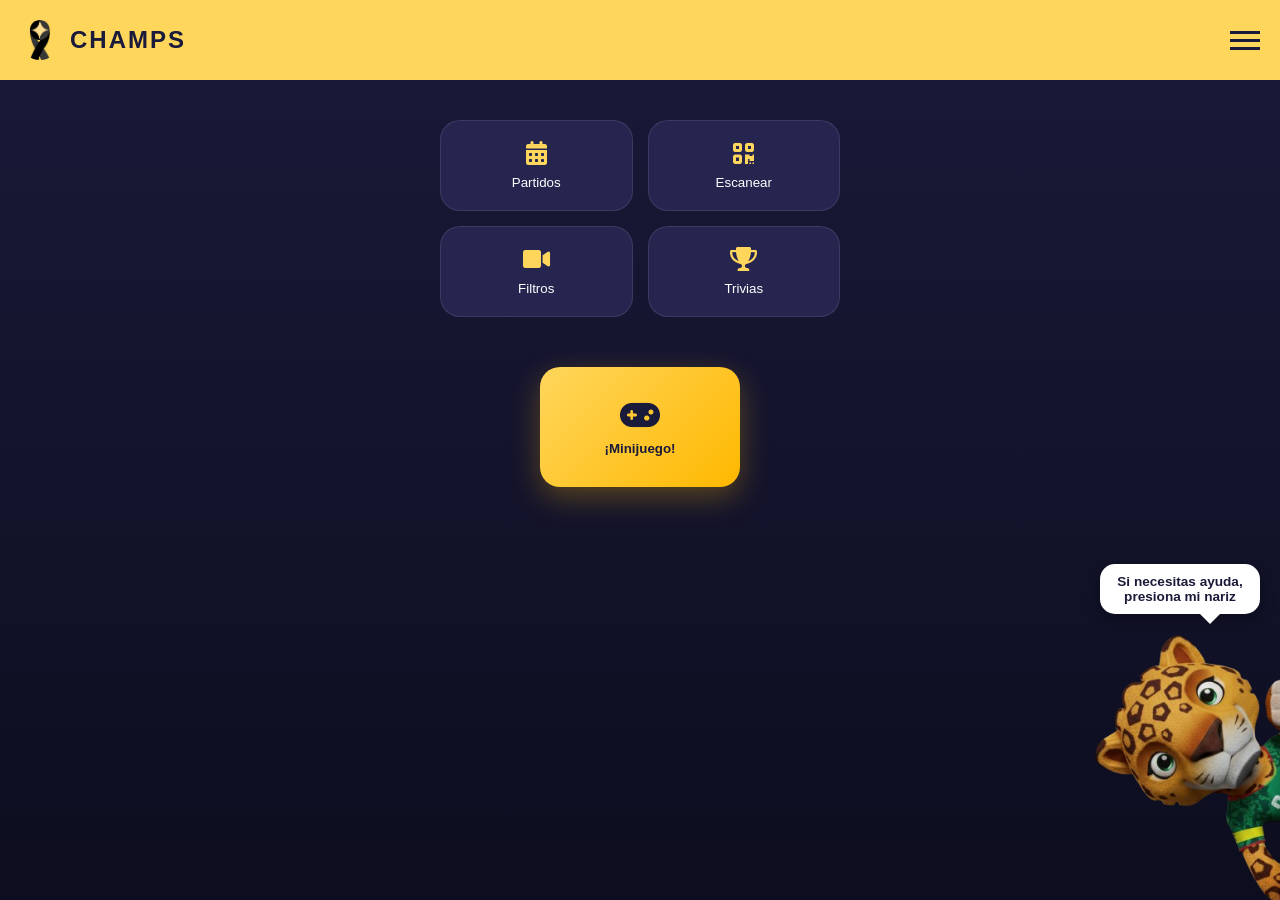
==== index.html @ e3d9983d "INDEX.HTML" ====
<!DOCTYPE html>
<html lang="es">
<head>
    <meta charset="UTF-8">
    <meta name="viewport" content="width=device-width, initial-scale=1.0">
    <title>Champs - Tigresin</title>
    <link rel="stylesheet" href="menu.css">
    <link rel="stylesheet" href="PaginaPrincipal.css">
    <link rel="stylesheet" href="https://cdnjs.cloudflare.com/ajax/libs/font-awesome/6.0.0/css/all.min.css">
</head>
<body>

 <header class="navbar">
    <div class="logo-section">
        <div class="logo-icon">
            <img src="img/CHAMPS.png" alt="Logo Champs" class="brand-logo-img">
        </div>
        <h1 class="brand-name">CHAMPS</h1>
    </div>
    <div class="menu-icon" id="menuToggle">
        <span></span>
        <span></span>
        <span></span>
    </div>
</header>

    <nav class="mobile-menu" id="mobileMenu">
        <ul>
            <li><a href="index.html">Inicio</a></li>
            <li><a href="lector.html">Escáner AR</a></li>
            <li><a href="filtros.html">Filtros Video</a></li>
            <li><a href="trivias_menu.html">Trivias </a></li>
        </ul>
    </nav>

    <main class="content">
    <section class="quick-actions">
        <button class="nav-card" onclick="location.href='mapa.html'">
            <i class="fas fa-calendar-alt"></i>
            <span>Partidos</span>
        </button>
        <button class="nav-card" onclick="location.href='lector.html'">
            <i class="fas fa-qrcode"></i>
            <span>Escanear</span>
        </button>
        <button class="nav-card" onclick="location.href='filtros.html'">
            <i class="fas fa-video"></i>
            <span>Filtros</span>
        </button>
        <button class="nav-card" onclick="location.href='trivias_menu.html'">
            <i class="fas fa-trophy"></i>
            <span>Trivias</span>
        </button>
        
    </section>

    <div class="juego-destacado-container">
    <button class="nav-card card-juego" onclick="location.href='jueguito.html'">
        <i class="fas fa-gamepad"></i>
        <span>¡Minijuego!</span>
    </button>
</div>
</main>

<div class="tigre-container">
    <div class="bubble-dialogo">
        Si necesitas ayuda, presiona mi nariz
    </div>
    
    <img src="img/LEOPARDO.png" alt="Tigre Asistente" class="tigre-img">
    
    <button id="btn-nariz" title="Presiona mi nariz"></button>
</div>

    <script src="PaginaPrincipall.js"></script>
    <script src="menu.js"></script>

</body>
</html>
---- menu.css ----
:root {
    --yellow: #FFD65C;
    --dark-blue: #1A1A3A;
}


.navbar {
    background-color: var(--yellow);
    display: flex;
    justify-content: space-between;
    align-items: center;
    padding: 10px 20px;
    color: var(--dark-blue);
    position: sticky;
    top: 0;
    z-index: 1000;
}

.logo-section {
    display: flex;
    align-items: center;
    gap: 10px;
}

.brand-name {
    font-size: 1.5rem;
    font-weight: bold;
    letter-spacing: 2px;
}

.menu-icon {
    cursor: pointer;
    transition: transform 0.3s;
}

.menu-icon span {
    display: block;
    width: 30px;
    height: 3px;
    background-color: var(--dark-blue);
    margin: 5px 0;
    transition: 0.3s;
}

.mobile-menu {
    position: fixed;
    top: 60px;
    left: 0;
    width: 100%;
    background-color: var(--yellow);
    max-height: 0;
    overflow: hidden;
    transition: max-height 0.4s ease-in-out;
    z-index: 999;
}

.mobile-menu.active {
    max-height: 350px;
    border-bottom: 2px solid var(--dark-blue);
}

.mobile-menu ul {
    list-style: none;
    padding: 0;
    margin: 0;
}

.mobile-menu a {
    display: block;
    padding: 15px 25px;
    color: var(--dark-blue);
    text-decoration: none;
    font-weight: bold;
    text-align: center;
    border-top: 1px solid rgba(26, 26, 58, 0.1);
}

.mobile-menu a:hover {
    background-color: rgba(26, 26, 58, 0.1);
}

.logo-icon {
    width: 40px;          
    height: 40px;
    display: flex;
    align-items: center;
    justify-content: center;
    overflow: hidden;    
    border-radius: 50%;   
}

.brand-logo-img {
    width: 100%;
    height: 100%;
    object-fit: contain; 
}

.btn-volver {
    display: block;    
    width: fit-content;
    margin: 20px 0 10px 20px; 
    text-decoration: none;
    background-color: #FFD65C;
    color: #1A1A3A;
    padding: 8px 15px;
    border-radius: 5px;
    font-weight: bold;
    font-size: 14px;
    transition: 0.3s;
}

.btn-volver:hover {
    background-color: white;
}
---- PaginaPrincipal.css ----
:root {
    --yellow: #FFD65C;
    --dark-blue: #1A1A3A;
    --light-blue: #252550;
    --white: #FFFFFF;
    --accent: #FFB800;
}

body {
    margin: 0;
    padding: 0;
    font-family: 'Segoe UI', Roboto, sans-serif;
    background: linear-gradient(180deg, var(--dark-blue) 0%, #0d0d1f 100%);
    color: var(--white);
    min-height: 100vh;
}

.content {
    display: flex;
    flex-direction: column;
    align-items: center;
    padding: 20px;
    gap: 30px;
}

.quick-actions {
    display: grid;
    grid-template-columns: 1fr 1fr; 
    gap: 15px;
    width: 100%;
    max-width: 400px;
    margin-top: 20px;
}

.nav-card {

    background: var(--light-blue);
    border: 1px solid rgba(255, 255, 255, 0.1);
    padding: 20px 15px;
    border-radius: 20px;
    color: white;
    display: flex;
    flex-direction: column;
    align-items: center;
    gap: 10px;
    cursor: pointer;
    transition: 0.3s;
}

.nav-card i {
    font-size: 1.5rem;
    color: var(--yellow);
}

.nav-card:hover { background: #2f2f66; transform: translateY(-3px); }

.title {
    font-size: 2.5rem;
    font-weight: 900;
    text-shadow: 0 4px 10px rgba(0,0,0,0.3);
    margin: 0;
}

.character-container {
    position: relative;
    display: flex;
    justify-content: center;
}

.character-img {
    max-width: 220px;
    filter: drop-shadow(0 0 20px rgba(255, 214, 92, 0.3));
    z-index: 2;
}

.btn-find {
    background: linear-gradient(45deg, var(--yellow), var(--accent));
    border: none;
    padding: 18px 50px;
    border-radius: 50px;
    font-size: 1.1rem;
    font-weight: 800;
    color: var(--dark-blue);
    cursor: pointer;
    box-shadow: 0 10px 20px rgba(255, 214, 92, 0.2);
    transition: 0.3s;
}

.btn-find:hover { transform: scale(1.05); box-shadow: 0 15px 25px rgba(255, 214, 92, 0.4); }

.calendar-section {
    width: 100%;
    max-width: 400px;
    background: rgba(255, 255, 255, 0.05);
    padding: 20px;
    border-radius: 30px;
    backdrop-filter: blur(10px);
}

.calendar-section h3 { margin-top: 0; font-size: 1.2rem; color: var(--yellow); }

.event-card {
    display: flex;
    align-items: center;
    gap: 15px;
    background: rgba(255, 255, 255, 0.08);
    margin-bottom: 10px;
    padding: 12px;
    border-radius: 15px;
}

.event-date {
    background: var(--yellow);
    color: var(--dark-blue);
    padding: 8px;
    border-radius: 10px;
    text-align: center;
    font-weight: bold;
    min-width: 45px;
    line-height: 1;
}

.event-date span { font-size: 0.7rem; }
.event-info h4 { margin: 0; font-size: 1rem; }
.event-info p { margin: 0; font-size: 0.8rem; opacity: 0.7; }

.imagen-decorativa {
    position: fixed;  
    bottom: 0;         
    right: 0;         
 
    width: 200px;       
    
    height: auto;    
    z-index: 1000;     
    pointer-events: none; 
    

    display: block;
}

@media (max-width: 480px) {
    .imagen-decorativa {
        width: 100px;   
    }
}


.juego-destacado-container {
    width: 100%;
    display: flex;
    justify-content: center;
    margin: 20px 0;
}


.nav-card.card-juego {
    background: linear-gradient(135deg, #FFD65C 0%, #FFB800 100%);
    border: none;
    width: 200px; 
    height: 120px;
    display: flex;
    flex-direction: column;
    justify-content: center;
    align-items: center;
    gap: 10px;
    box-shadow: 0 10px 30px rgba(255, 184, 0, 0.3);
    animation: floating 3s ease-in-out infinite;
}


.nav-card.card-juego span, 
.nav-card.card-juego i {
    color: #1A1A3A !important;
    font-weight: 800;
}

.nav-card.card-juego i {
    font-size: 2rem;
}

@keyframes floating {
    0% { transform: translateY(0px); }
    50% { transform: translateY(-10px); }
    100% { transform: translateY(0px); }
}


.nav-card.card-juego:hover {
    transform: scale(1.1);
    box-shadow: 0 15px 40px rgba(255, 184, 0, 0.5);
    filter: brightness(1.1);
}

.tigre-container {
    position: fixed;
    bottom: 0;
    right: 0;
    width: 200px; /* Ajusta según el tamaño de tu tigre */
    z-index: 1000;
}

.tigre-img {
    width: 100%;
    display: block;
}

/* Estilo de la Nube de Diálogo */
.bubble-dialogo {
    position: absolute;
    top: -60px; /* La pone arriba del tigre */
    right: 20px;
    background: white;
    color: #1A1A3A;
    padding: 10px;
    border-radius: 15px;
    font-size: 0.85rem;
    font-weight: bold;
    width: 140px;
    text-align: center;
    box-shadow: 0 4px 15px rgba(0,0,0,0.3);
}

/* Triangulito de la nube */
.bubble-dialogo::after {
    content: '';
    position: absolute;
    bottom: -10px;
    right: 40px;
    border-width: 10px 10px 0;
    border-style: solid;
    border-color: white transparent transparent;
}

/* BOTÓN INVISIBLE EN LA NARIZ */
/* BUSCA ESTO EN TUCSS Y CÁMBIALO TEMPORALMENTE */
#btn-nariz {
    position: absolute;
    top: 35%; 
    left: 54%;
    width: 40px; /* Lo hacemos un poco más grande para probar */
    height: 40px;
    
    background: rgba(255, 0, 0, 0); /* <--- CAMBIA A ROJO SEMITRANSPARENTE */
    border: rgba(255, 0, 0, 0); /* Añade un borde para verlo mejor */
    
    cursor: pointer;
    border-radius: 50%;
    z-index: 1001;
    pointer-events: auto; /* Asegura que reciba clics */
}

/* Media query para móviles (copiando tu estilo anterior) */
@media (max-width: 480px) {
    .tigre-container { width: 120px; }
    .bubble-dialogo { width: 100px; font-size: 0.7rem; top: -50px; }
}
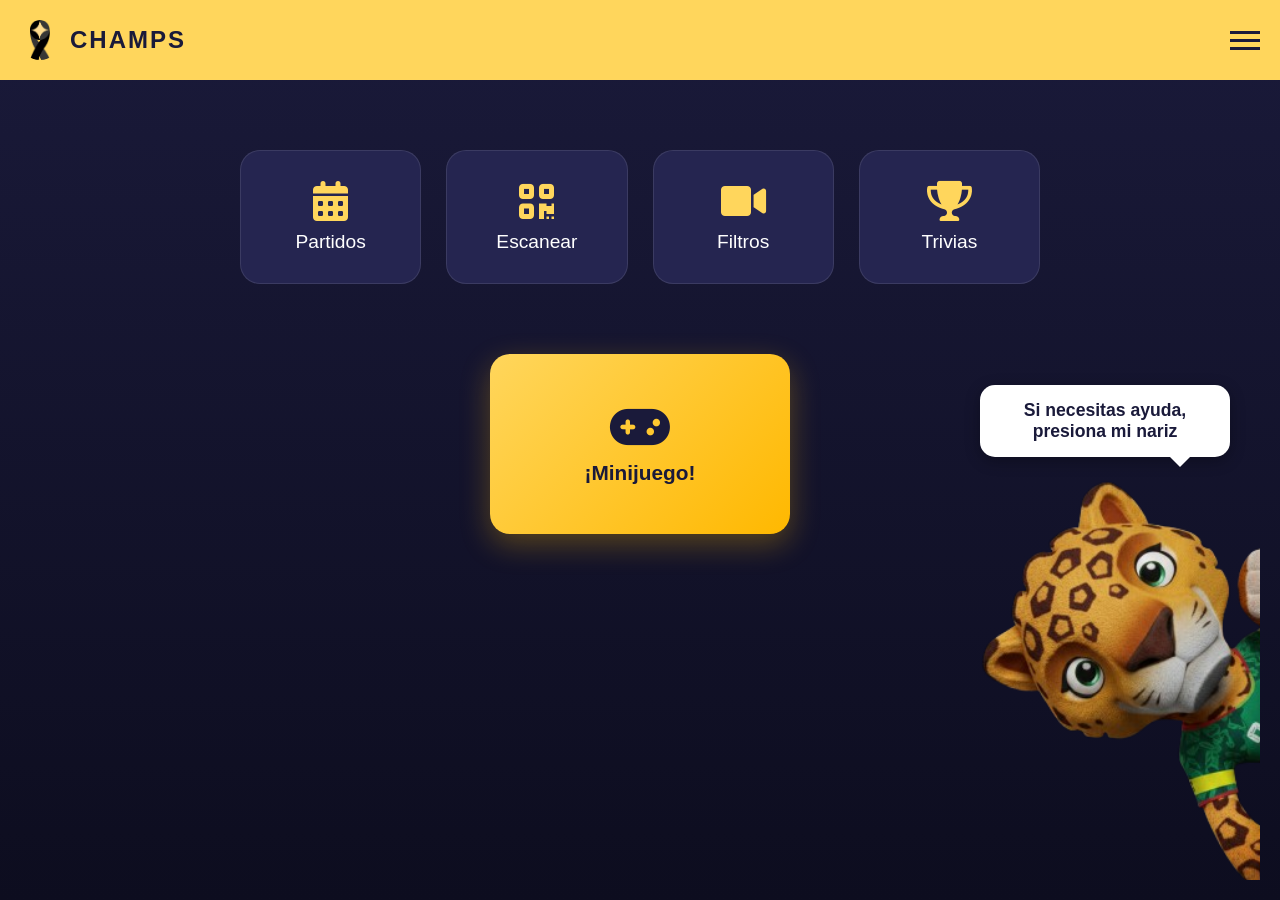
==== commit 26cade58: "menu" ====
--- a/index.html
+++ b/index.html
@@ -26,10 +26,11 @@
 
     <nav class="mobile-menu" id="mobileMenu">
         <ul>
-            <li><a href="index.html">Inicio</a></li>
+            <li><a href="trivias_menu.html">Trivias</a></li>
             <li><a href="lector.html">Escáner AR</a></li>
-            <li><a href="filtros.html">Filtros Video</a></li>
-            <li><a href="trivias_menu.html">Trivias </a></li>
+            <li><a href="mapa.html">Partidos</a></li>
+            <li><a href="filtros.html">Filtros</a></li>
+            <li><a href="jueguito.html">Juego</a></li>
         </ul>
     </nav>
 
--- a/menu.css
+++ b/menu.css
@@ -45,19 +45,24 @@
 
 .mobile-menu {
     position: fixed;
-    top: 60px;
+    top: 80px;
     left: 0;
     width: 100%;
     background-color: var(--yellow);
     max-height: 0;
-    overflow: hidden;
+    overflow-y: scroll;  
+    overflow-x: hidden;  
     transition: max-height 0.4s ease-in-out;
-    z-index: 999;
+    z-index: 2000;
+    scrollbar-gutter: stable;  
 }
 
 .mobile-menu.active {
-    max-height: 350px;
+    max-height: 500px;
     border-bottom: 2px solid var(--dark-blue);
+    z-index: 9999 !important;
+    position: fixed;
+    background-color: var(--yellow);
 }
 
 .mobile-menu ul {
--- a/PaginaPrincipal.css
+++ b/PaginaPrincipal.css
@@ -196,7 +196,7 @@
     position: fixed;
     bottom: 0;
     right: 0;
-    width: 200px; /* Ajusta según el tamaño de tu tigre */
+    width: 200px;
     z-index: 1000;
 }
 
@@ -205,10 +205,9 @@
     display: block;
 }
 
-/* Estilo de la Nube de Diálogo */
 .bubble-dialogo {
     position: absolute;
-    top: -60px; /* La pone arriba del tigre */
+    top: -60px; 
     right: 20px;
     background: white;
     color: #1A1A3A;
@@ -221,7 +220,6 @@
     box-shadow: 0 4px 15px rgba(0,0,0,0.3);
 }
 
-/* Triangulito de la nube */
 .bubble-dialogo::after {
     content: '';
     position: absolute;
@@ -232,26 +230,235 @@
     border-color: white transparent transparent;
 }
 
-/* BOTÓN INVISIBLE EN LA NARIZ */
-/* BUSCA ESTO EN TUCSS Y CÁMBIALO TEMPORALMENTE */
+
 #btn-nariz {
     position: absolute;
     top: 35%; 
     left: 54%;
-    width: 40px; /* Lo hacemos un poco más grande para probar */
+    width: 40px; 
     height: 40px;
     
-    background: rgba(255, 0, 0, 0); /* <--- CAMBIA A ROJO SEMITRANSPARENTE */
-    border: rgba(255, 0, 0, 0); /* Añade un borde para verlo mejor */
+    background: rgba(255, 0, 0, 0); 
+    border: rgba(255, 0, 0, 0); 
     
     cursor: pointer;
     border-radius: 50%;
     z-index: 1001;
-    pointer-events: auto; /* Asegura que reciba clics */
-}
-
-/* Media query para móviles (copiando tu estilo anterior) */
+    pointer-events: auto; 
+}
+
+
 @media (max-width: 480px) {
     .tigre-container { width: 120px; }
     .bubble-dialogo { width: 100px; font-size: 0.7rem; top: -50px; }
+}
+
+@media (min-width: 768px) and (max-width: 1024px) {
+    .content {
+        padding: 30px;
+        gap: 40px;
+    }
+    
+    .title {
+        font-size: 3rem;
+    }
+    
+    .quick-actions {
+        max-width: 600px;
+        gap: 20px;
+    }
+    
+    .nav-card {
+        padding: 25px 20px;
+    }
+    
+    .nav-card i {
+        font-size: 2rem;
+    }
+    
+    .character-img {
+        max-width: 280px;
+    }
+    
+    .btn-find {
+        padding: 22px 60px;
+        font-size: 1.3rem;
+    }
+    
+    .calendar-section {
+        max-width: 600px;
+        padding: 25px;
+    }
+    
+    .event-card {
+        padding: 15px;
+    }
+    
+    .event-date {
+        padding: 10px;
+        min-width: 55px;
+    }
+    
+    .event-date span {
+        font-size: 0.85rem;
+    }
+    
+    .event-info h4 {
+        font-size: 1.2rem;
+    }
+    
+    .tigre-container {
+        width: 250px;
+    }
+    
+    .bubble-dialogo {
+        width: 180px;
+        font-size: 1rem;
+        top: -70px;
+        padding: 12px;
+    }
+    
+    .nav-card.card-juego {
+        width: 250px;
+        height: 150px;
+    }
+    
+    .nav-card.card-juego i {
+        font-size: 2.5rem;
+    }
+}
+
+@media (min-width: 1025px) {
+    .content {
+        padding: 50px;
+        gap: 50px;
+        max-width: 1200px;
+        margin: 0 auto;
+    }
+    
+    .title {
+        font-size: 4rem;
+    }
+    
+    .quick-actions {
+        max-width: 800px;
+        gap: 25px;
+        grid-template-columns: repeat(4, 1fr);
+    }
+    
+    .nav-card {
+        padding: 30px 25px;
+    }
+    
+    .nav-card i {
+        font-size: 2.5rem;
+    }
+    
+    .nav-card span {
+        font-size: 1.2rem;
+    }
+    
+    .character-img {
+        max-width: 350px;
+    }
+    
+    .btn-find {
+        padding: 25px 80px;
+        font-size: 1.5rem;
+    }
+    
+    .calendar-section {
+        max-width: 800px;
+        padding: 30px;
+    }
+    
+    .calendar-section h3 {
+        font-size: 1.5rem;
+    }
+    
+    .event-card {
+        padding: 18px;
+        gap: 20px;
+    }
+    
+    .event-date {
+        padding: 12px;
+        min-width: 65px;
+    }
+    
+    .event-date span {
+        font-size: 1rem;
+    }
+    
+    .event-date .day {
+        font-size: 1.2rem;
+    }
+    
+    .event-info h4 {
+        font-size: 1.3rem;
+    }
+    
+    .event-info p {
+        font-size: 1rem;
+    }
+    
+    .tigre-container {
+        width: 300px;
+        bottom: 20px;
+        right: 20px;
+    }
+    
+    .bubble-dialogo {
+        width: 220px;
+        font-size: 1.1rem;
+        top: -80px;
+        right: 30px;
+        padding: 15px;
+    }
+    
+    #btn-nariz {
+        width: 50px;
+        height: 50px;
+        top: 35%;
+        left: 54%;
+    }
+    
+    .nav-card.card-juego {
+        width: 300px;
+        height: 180px;
+    }
+    
+    .nav-card.card-juego i {
+        font-size: 3rem;
+    }
+    
+    .nav-card.card-juego span {
+        font-size: 1.3rem;
+    }
+}
+
+.nav-card:hover {
+    background: var(--yellow); 
+    color: var(--dark-blue);
+    transform: translateY(-3px);
+}
+
+.nav-card:hover i {
+    color: var(--dark-blue) !important;
+}
+
+.btn-find:hover {
+    background: var(--yellow);
+    color: var(--dark-blue);
+    box-shadow: 0 10px 25px rgba(255, 214, 92, 0.5);
+}
+
+.nav-card.card-juego:hover {
+    background: #FFE089; 
+    filter: brightness(1.1);
+}
+
+#btn-nariz:hover {
+    background: rgba(255, 214, 92, 0.3); 
+    border-radius: 50%;
 }
